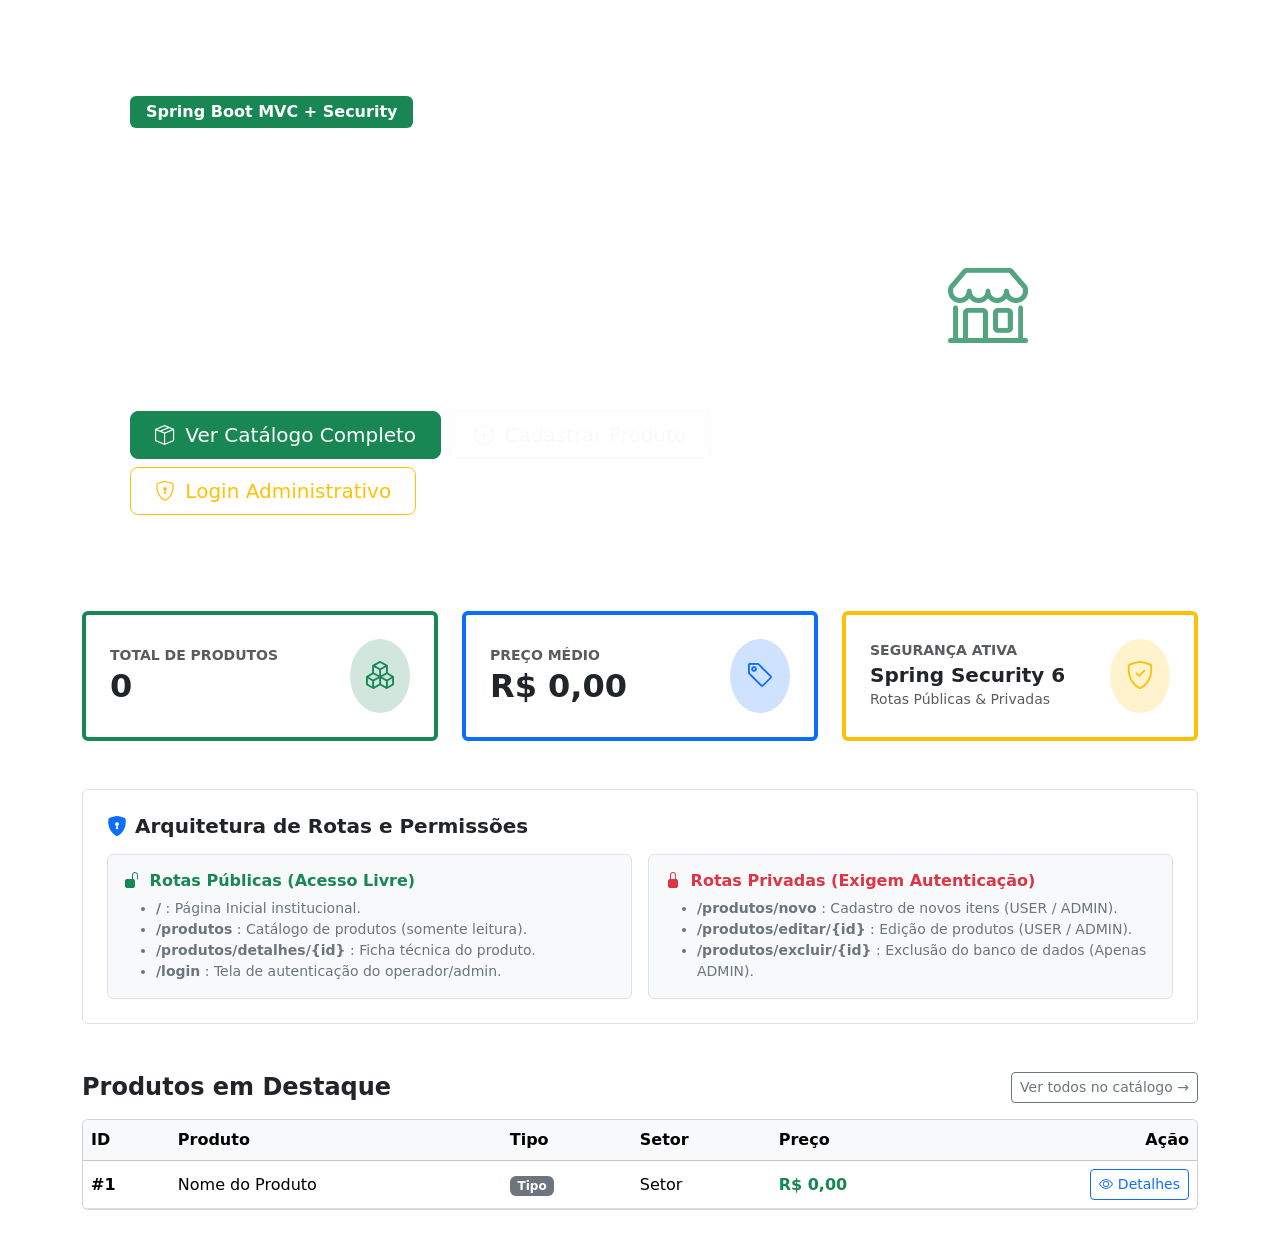
==== src/main/resources/templates/index.html @ a331dced "feat: implementacao completa do Checkpoint 4 Parte 2 (Spring MVC, Thymeleaf, Security e Deploy)" ====
<!DOCTYPE html>
<html lang="pt-BR" xmlns:th="http://www.thymeleaf.org"
      xmlns:sec="http://www.thymeleaf.org/extras/spring-security">
<head>
    <meta charset="UTF-8">
    <meta name="viewport" content="width=device-width, initial-scale=1.0">
    <title>Mercado Express - Início</title>
    <link href="https://cdn.jsdelivr.net/npm/bootstrap@5.3.3/dist/css/bootstrap.min.css" rel="stylesheet">
    <link href="https://cdn.jsdelivr.net/npm/bootstrap-icons@1.11.3/font/bootstrap-icons.min.css" rel="stylesheet">
    <link rel="stylesheet" th:href="@{/css/custom.css}">
</head>
<body class="d-flex flex-column min-vh-100">

    <!-- Navbar -->
    <div th:replace="~{fragments/navbar :: navbar}"></div>

    <!-- Conteúdo Principal -->
    <main class="container my-5 main-content">
        <!-- Hero Banner -->
        <div class="hero-banner p-4 p-md-5 mb-5 rounded-4 text-white">
            <div class="row align-items-center">
                <div class="col-lg-8">
                    <span class="badge bg-success mb-2 px-3 py-2 fs-6">Spring Boot MVC + Security</span>
                    <h1 class="display-5 fw-bold mb-3">Bem-vindo ao Mercado Express</h1>
                    <p class="lead text-light-50 mb-4">
                        Sistema completo para gerenciamento de estoque de produtos (frutas, limpeza, meias, brinquedos e muito mais) com interface web interativa em Thymeleaf, controle de acesso por perfis e deploy em nuvem.
                    </p>
                    <div class="d-flex flex-wrap gap-2">
                        <a th:href="@{/produtos}" class="btn btn-success btn-lg px-4 gap-2">
                            <i class="bi bi-box-seam me-1"></i> Ver Catálogo Completo
                        </a>
                        <a th:href="@{/produtos/novo}" class="btn btn-outline-light btn-lg px-4 gap-2" sec:authorize="isAuthenticated()">
                            <i class="bi bi-plus-circle me-1"></i> Cadastrar Produto
                        </a>
                        <a th:href="@{/login}" class="btn btn-outline-warning btn-lg px-4 gap-2" sec:authorize="isAnonymous()">
                            <i class="bi bi-shield-lock me-1"></i> Login Administrativo
                        </a>
                    </div>
                </div>
                <div class="col-lg-4 text-center d-none d-lg-block">
                    <i class="bi bi-shop display-1 text-success opacity-75"></i>
                </div>
            </div>
        </div>

        <!-- Indicadores / Métricas Rápidas -->
        <div class="row g-4 mb-5">
            <div class="col-md-4">
                <div class="card card-custom h-100 p-4 border-start border-4 border-success">
                    <div class="d-flex justify-content-between align-items-center">
                        <div>
                            <h6 class="text-muted text-uppercase mb-1 small fw-bold">Total de Produtos</h6>
                            <h2 class="mb-0 fw-bold text-dark" th:text="${totalProdutos}">0</h2>
                        </div>
                        <div class="bg-success-subtle p-3 rounded-circle text-success fs-3">
                            <i class="bi bi-boxes"></i>
                        </div>
                    </div>
                </div>
            </div>
            <div class="col-md-4">
                <div class="card card-custom h-100 p-4 border-start border-4 border-primary">
                    <div class="d-flex justify-content-between align-items-center">
                        <div>
                            <h6 class="text-muted text-uppercase mb-1 small fw-bold">Preço Médio</h6>
                            <h2 class="mb-0 fw-bold text-dark" th:text="'R$ ' + ${#numbers.formatDecimal(precoMedio, 1, 'POINT', 2, 'COMMA')}">R$ 0,00</h2>
                        </div>
                        <div class="bg-primary-subtle p-3 rounded-circle text-primary fs-3">
                            <i class="bi bi-tag"></i>
                        </div>
                    </div>
                </div>
            </div>
            <div class="col-md-4">
                <div class="card card-custom h-100 p-4 border-start border-4 border-warning">
                    <div class="d-flex justify-content-between align-items-center">
                        <div>
                            <h6 class="text-muted text-uppercase mb-1 small fw-bold">Segurança Ativa</h6>
                            <h5 class="mb-0 fw-bold text-dark">Spring Security 6</h5>
                            <small class="text-muted">Rotas Públicas & Privadas</small>
                        </div>
                        <div class="bg-warning-subtle p-3 rounded-circle text-warning fs-3">
                            <i class="bi bi-shield-check"></i>
                        </div>
                    </div>
                </div>
            </div>
        </div>

        <!-- Card Explicativo de Rotas e Segurança -->
        <div class="card card-custom mb-5 bg-white border">
            <div class="card-body p-4">
                <h5 class="card-title fw-bold text-dark mb-3">
                    <i class="bi bi-shield-lock-fill text-primary me-2"></i>Arquitetura de Rotas e Permissões
                </h5>
                <div class="row g-3">
                    <div class="col-md-6">
                        <div class="p-3 rounded bg-light border">
                            <h6 class="fw-bold text-success"><i class="bi bi-unlock-fill me-1"></i> Rotas Públicas (Acesso Livre)</h6>
                            <ul class="mb-0 small text-secondary">
                                <li><strong>/</strong> : Página Inicial institucional.</li>
                                <li><strong>/produtos</strong> : Catálogo de produtos (somente leitura).</li>
                                <li><strong>/produtos/detalhes/{id}</strong> : Ficha técnica do produto.</li>
                                <li><strong>/login</strong> : Tela de autenticação do operador/admin.</li>
                            </ul>
                        </div>
                    </div>
                    <div class="col-md-6">
                        <div class="p-3 rounded bg-light border">
                            <h6 class="fw-bold text-danger"><i class="bi bi-lock-fill me-1"></i> Rotas Privadas (Exigem Autenticação)</h6>
                            <ul class="mb-0 small text-secondary">
                                <li><strong>/produtos/novo</strong> : Cadastro de novos itens (USER / ADMIN).</li>
                                <li><strong>/produtos/editar/{id}</strong> : Edição de produtos (USER / ADMIN).</li>
                                <li><strong>/produtos/excluir/{id}</strong> : Exclusão do banco de dados (Apenas ADMIN).</li>
                            </ul>
                        </div>
                    </div>
                </div>
            </div>
        </div>

        <!-- Tabela Rápida de Produtos em Destaque -->
        <div class="d-flex justify-content-between align-items-center mb-3">
            <h4 class="fw-bold mb-0">Produtos em Destaque</h4>
            <a th:href="@{/produtos}" class="btn btn-outline-secondary btn-sm">Ver todos no catálogo &rarr;</a>
        </div>
        
        <div class="card card-custom overflow-hidden">
            <div class="table-responsive">
                <table class="table table-hover align-middle mb-0">
                    <thead class="table-light">
                        <tr>
                            <th>ID</th>
                            <th>Produto</th>
                            <th>Tipo</th>
                            <th>Setor</th>
                            <th>Preço</th>
                            <th class="text-end">Ação</th>
                        </tr>
                    </thead>
                    <tbody>
                        <tr th:each="prod : ${produtosDestaque}">
                            <td class="fw-bold" th:text="'#' + ${prod.id}">#1</td>
                            <td th:text="${prod.nome}">Nome do Produto</td>
                            <td><span class="badge bg-secondary" th:text="${prod.tipo}">Tipo</span></td>
                            <td th:text="${prod.setor}">Setor</td>
                            <td class="fw-bold text-success" th:text="'R$ ' + ${#numbers.formatDecimal(prod.preco, 1, 'POINT', 2, 'COMMA')}">R$ 0,00</td>
                            <td class="text-end">
                                <a th:href="@{/produtos/detalhes/{id}(id=${prod.id})}" class="btn btn-sm btn-outline-primary">
                                    <i class="bi bi-eye"></i> Detalhes
                                </a>
                            </td>
                        </tr>
                    </tbody>
                </table>
            </div>
        </div>

    </main>

    <!-- Footer -->
    <div th:replace="~{fragments/footer :: footer}"></div>

    <script src="https://cdn.jsdelivr.net/npm/bootstrap@5.3.3/dist/js/bootstrap.bundle.min.js"></script>
    <script th:src="@{/js/main.js}"></script>
</body>
</html>
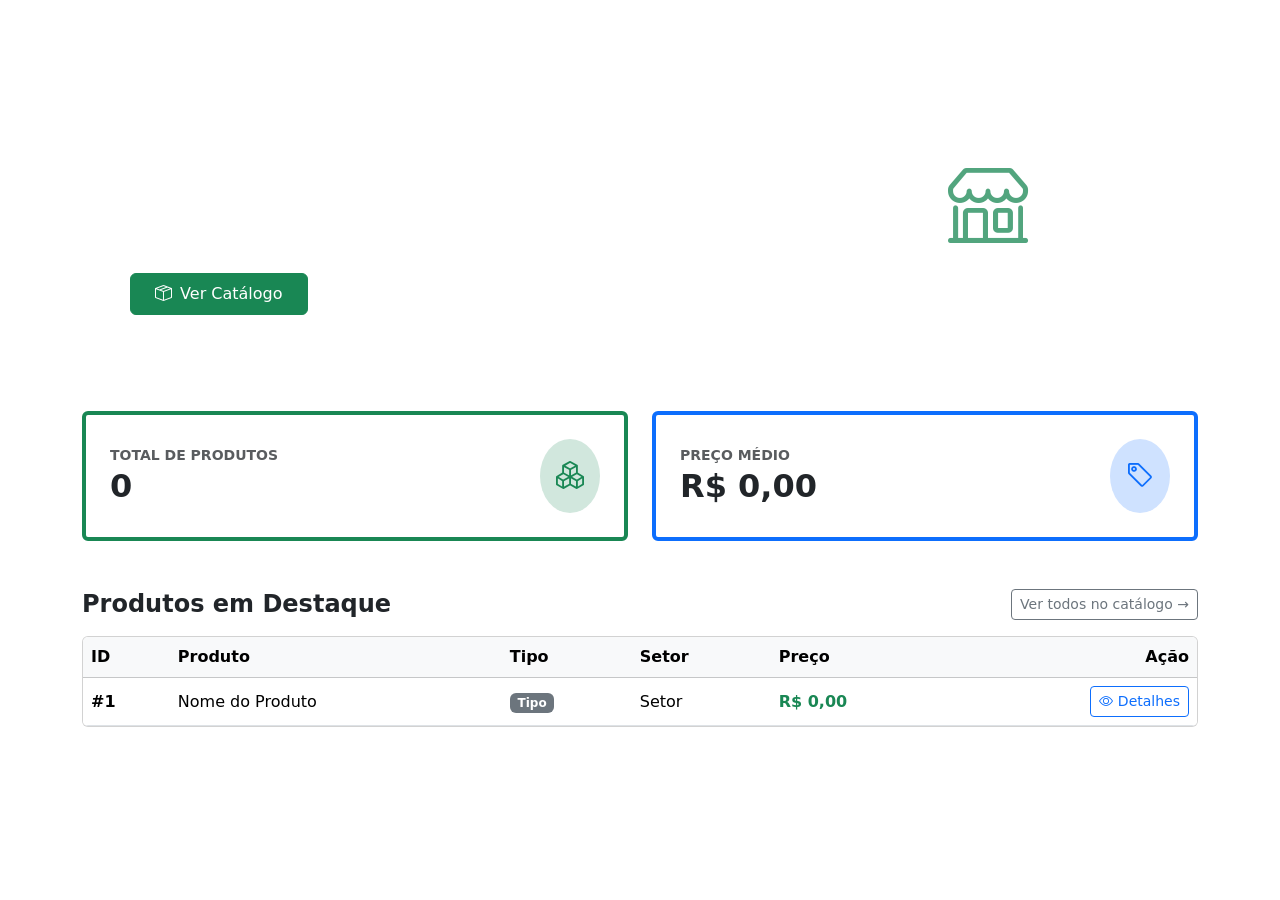
==== commit 534415a2: "refactor: simplifica interface e remove marcas redundantes" ====
--- a/src/main/resources/templates/index.html
+++ b/src/main/resources/templates/index.html
@@ -11,29 +11,19 @@
 </head>
 <body class="d-flex flex-column min-vh-100">
 
-    <!-- Navbar -->
     <div th:replace="~{fragments/navbar :: navbar}"></div>
 
-    <!-- Conteúdo Principal -->
     <main class="container my-5 main-content">
-        <!-- Hero Banner -->
         <div class="hero-banner p-4 p-md-5 mb-5 rounded-4 text-white">
             <div class="row align-items-center">
                 <div class="col-lg-8">
-                    <span class="badge bg-success mb-2 px-3 py-2 fs-6">Spring Boot MVC + Security</span>
-                    <h1 class="display-5 fw-bold mb-3">Bem-vindo ao Mercado Express</h1>
+                    <h1 class="display-5 fw-bold mb-2">Bem-vindo ao Mercado Express</h1>
                     <p class="lead text-light-50 mb-4">
-                        Sistema completo para gerenciamento de estoque de produtos (frutas, limpeza, meias, brinquedos e muito mais) com interface web interativa em Thymeleaf, controle de acesso por perfis e deploy em nuvem.
+                        Gerenciamento prático de estoque e catálogo de produtos.
                     </p>
-                    <div class="d-flex flex-wrap gap-2">
-                        <a th:href="@{/produtos}" class="btn btn-success btn-lg px-4 gap-2">
-                            <i class="bi bi-box-seam me-1"></i> Ver Catálogo Completo
-                        </a>
-                        <a th:href="@{/produtos/novo}" class="btn btn-outline-light btn-lg px-4 gap-2" sec:authorize="isAuthenticated()">
-                            <i class="bi bi-plus-circle me-1"></i> Cadastrar Produto
-                        </a>
-                        <a th:href="@{/login}" class="btn btn-outline-warning btn-lg px-4 gap-2" sec:authorize="isAnonymous()">
-                            <i class="bi bi-shield-lock me-1"></i> Login Administrativo
+                    <div>
+                        <a th:href="@{/produtos}" class="btn btn-success px-4 py-2">
+                            <i class="bi bi-box-seam me-1"></i> Ver Catálogo
                         </a>
                     </div>
                 </div>
@@ -43,9 +33,8 @@
             </div>
         </div>
 
-        <!-- Indicadores / Métricas Rápidas -->
         <div class="row g-4 mb-5">
-            <div class="col-md-4">
+            <div class="col-md-6">
                 <div class="card card-custom h-100 p-4 border-start border-4 border-success">
                     <div class="d-flex justify-content-between align-items-center">
                         <div>
@@ -58,7 +47,7 @@
                     </div>
                 </div>
             </div>
-            <div class="col-md-4">
+            <div class="col-md-6">
                 <div class="card card-custom h-100 p-4 border-start border-4 border-primary">
                     <div class="d-flex justify-content-between align-items-center">
                         <div>
@@ -71,55 +60,8 @@
                     </div>
                 </div>
             </div>
-            <div class="col-md-4">
-                <div class="card card-custom h-100 p-4 border-start border-4 border-warning">
-                    <div class="d-flex justify-content-between align-items-center">
-                        <div>
-                            <h6 class="text-muted text-uppercase mb-1 small fw-bold">Segurança Ativa</h6>
-                            <h5 class="mb-0 fw-bold text-dark">Spring Security 6</h5>
-                            <small class="text-muted">Rotas Públicas & Privadas</small>
-                        </div>
-                        <div class="bg-warning-subtle p-3 rounded-circle text-warning fs-3">
-                            <i class="bi bi-shield-check"></i>
-                        </div>
-                    </div>
-                </div>
-            </div>
         </div>
 
-        <!-- Card Explicativo de Rotas e Segurança -->
-        <div class="card card-custom mb-5 bg-white border">
-            <div class="card-body p-4">
-                <h5 class="card-title fw-bold text-dark mb-3">
-                    <i class="bi bi-shield-lock-fill text-primary me-2"></i>Arquitetura de Rotas e Permissões
-                </h5>
-                <div class="row g-3">
-                    <div class="col-md-6">
-                        <div class="p-3 rounded bg-light border">
-                            <h6 class="fw-bold text-success"><i class="bi bi-unlock-fill me-1"></i> Rotas Públicas (Acesso Livre)</h6>
-                            <ul class="mb-0 small text-secondary">
-                                <li><strong>/</strong> : Página Inicial institucional.</li>
-                                <li><strong>/produtos</strong> : Catálogo de produtos (somente leitura).</li>
-                                <li><strong>/produtos/detalhes/{id}</strong> : Ficha técnica do produto.</li>
-                                <li><strong>/login</strong> : Tela de autenticação do operador/admin.</li>
-                            </ul>
-                        </div>
-                    </div>
-                    <div class="col-md-6">
-                        <div class="p-3 rounded bg-light border">
-                            <h6 class="fw-bold text-danger"><i class="bi bi-lock-fill me-1"></i> Rotas Privadas (Exigem Autenticação)</h6>
-                            <ul class="mb-0 small text-secondary">
-                                <li><strong>/produtos/novo</strong> : Cadastro de novos itens (USER / ADMIN).</li>
-                                <li><strong>/produtos/editar/{id}</strong> : Edição de produtos (USER / ADMIN).</li>
-                                <li><strong>/produtos/excluir/{id}</strong> : Exclusão do banco de dados (Apenas ADMIN).</li>
-                            </ul>
-                        </div>
-                    </div>
-                </div>
-            </div>
-        </div>
-
-        <!-- Tabela Rápida de Produtos em Destaque -->
         <div class="d-flex justify-content-between align-items-center mb-3">
             <h4 class="fw-bold mb-0">Produtos em Destaque</h4>
             <a th:href="@{/produtos}" class="btn btn-outline-secondary btn-sm">Ver todos no catálogo &rarr;</a>
@@ -158,7 +100,6 @@
 
     </main>
 
-    <!-- Footer -->
     <div th:replace="~{fragments/footer :: footer}"></div>
 
     <script src="https://cdn.jsdelivr.net/npm/bootstrap@5.3.3/dist/js/bootstrap.bundle.min.js"></script>
